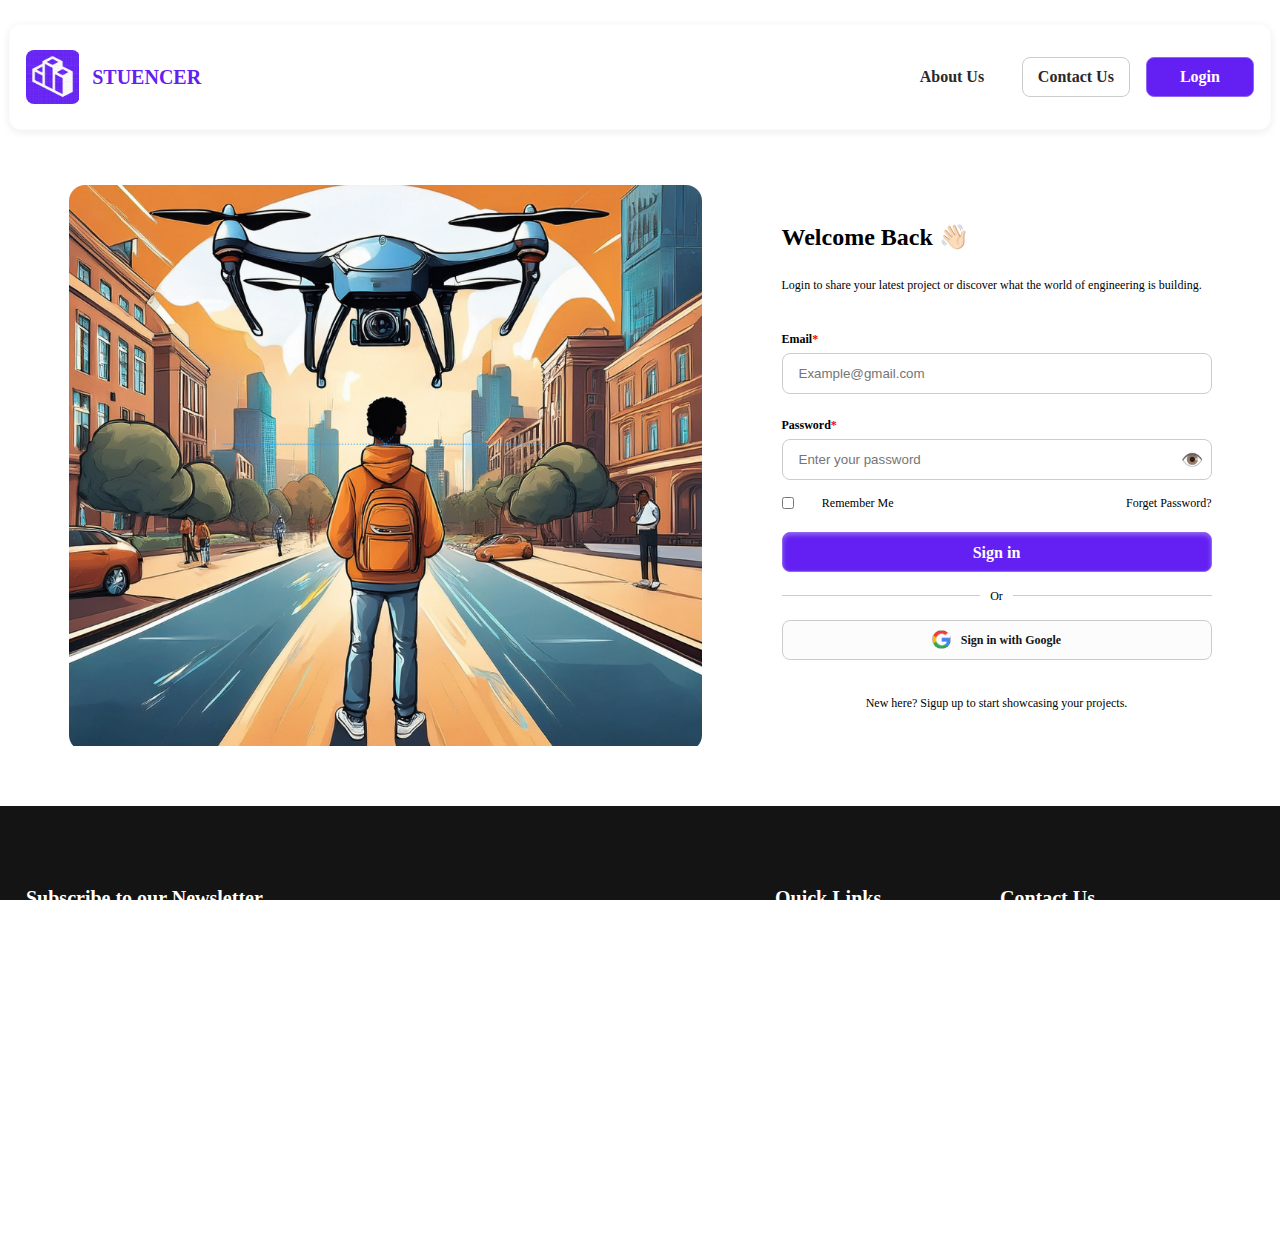
==== index.html @ 16d8606e "Add files via upload" ====
<!DOCTYPE html>
<html lang="en">
<head>
    <meta charset="UTF-8">
    <meta name="viewport" content="width=device-width, initial-scale=1.0">
    <title>Document</title>
    <link rel="stylesheet" href="style.css">
</head>
<body>
    <div class="main-container">
        <header>
            <div class="navbar">
                <div class="nav-logo">
                    <div class="logo-img"></div>
                    <div class="logo-text">STUENCER</div>
                </div>
                <div class="nav-buttons">
                    <button class="about-btn">About Us</button>
                    <button class="contact-btn">Contact Us</button>
                    <button class="login-btn">Login</button>
                </div>
            </div>
        </header>

        <div class="middle">
            <div class="img-container">
                <div class="image1"></div>
            </div>
            <div class="login-form-container">
                <div class="login-form">
                    <div class="intro">
                        <h3>Welcome Back 👋🏻</h3>
                        <p>Login to share your latest project or discover what the world of engineering is building.</p>
                    </div>
                    <div class="form">
                        <div class="main-form">

                            <div class="email-section">
                                <label>Email<span style="color: red;">*</span></label>
                                <input type="email" class="email" placeholder="Example@gmail.com" required/>
                            </div>
                            <div class="password-container">
                                <div class="password-section">
                                    <label>Password<span style="color: red;">*</span></label>
                                    <input type="password" class="password" placeholder="Enter your password" required/>
                                    <button type="button" class="toggle-button" onclick="togglePassword()">👁️</button>
                                </div>
                                <div class="pass-foot">
                                    <div class="profile-rem">
                                        <input type="checkbox"/>
                                        <h5>Remember Me</h5>
                                    </div>
                                    <div class="frgt-pass">Forget Password?</div>
                                </div>
                            </div>
                            <button class="signin-button">Sign in</button>
                        </div>
                        <div class="bottom-form">
                            <div class="divider">Or</div>
                            <button class="google-signin-button">
                                <img class="google-logo"></img>
                                Sign in with Google
                            </button>
                        </div>
                    </div>
                    <div class="foot">
                        <p>New here? Sigup up to start showcasing your projects.</p>
                    </div>
                </div>
            </div>
        </div>

        <footer>
            <div class="section1">
                <div class="newsletter-container">
                    <h3>Subscribe to our Newsletter</h3>
                    <input type="email" class="subscriber-email" placeholder="Example@gmail.com"/>
                    <button type="button" class="subscribe-button">Subscribe</button>
                </div>
                <div class="links-contacts-container">
                    <div class="quicklinks">
                        <h3>Quick Links</h3>
                        <ul type="none">
                            <li>About Us</li>
                            <li>Feed</li>
                            <li>For Companies</li>
                            <li>Quick Links</li>
                        </ul>
                    </div>
                    <div class="contactus">
                        <h3>Contact Us</h3>
                        <div class="contacts">
                            <h2>support@stuencer.com</h2>
                            <div class="social-handles-logo">
                                <div class="twit-logo"></div>
                                <div class="insta-logo"></div>
                                <div class="fb-logo"></div>
                            </div>
                        </div>
                    </div>
                </div>
            </div>
            <div class="section2">
                <hr>
                <div class="foot">
                    <div class="footer-logo">
                        <div class="logo-img"></div>
                        <div class="logo-text">STUENCER</div>
                    </div>
                    <div class="cpyright">
                        © 2025 Stuencer. All Rights Reserved.
                    </div>
                    <div class="footer-links">
                        <div class="terms">Terms of Service</div>
                        <div class="policy">Privacy Policy</div>
                    </div>
                </div>
            </div>
        </footer>
    </div>





    <script>
        function togglePassword() {
            const passwordInput = document.querySelector(".password");
            if (passwordInput.type === "password") {
                passwordInput.type = "text";
            } else {
                passwordInput.type = "password";
            }
        }
    </script>
</body>
</html>
---- style.css ----
*{
    margin: 0px;
    padding: 0px;
}

html, body {
    width: 100%;
    height: 100%;
    overflow-x: hidden;
}

.main-container header{
    display: flex;
    align-items: center;
    justify-content: center;
    padding-top: 24px;
    /* border: 2px solid black; */
}

.main-container header .navbar{
    display: flex;
    width: 1228px;
    min-width: 1000px;
    height: 72px;
    align-items: center;
    justify-content: space-between;
    border-radius: 12px;
    padding: 16px;
    border: 1px solid var(--Pure, #FCFCFC);
    box-shadow: 0px 2px 8px 0px #1A1B1E14;

}

.nav-logo{
    display: flex;
    align-items: center;
    gap: 12px;
}

.nav-logo .logo-img{
    background-image: url(./logo.png);
    background-repeat: no-repeat;
    background-size: contain;
    width: 39.99757385253906px;
    height: 39.99757385253906px;
    gap: 1.29px;
    border-radius: 8px;
    padding: 7.12px;
}

.nav-logo .logo-text{
    font-family: Clash Display Variable;
    font-weight: 600;
    font-size: 20px;
    line-height: 24px;
    letter-spacing: 0%;
    text-align: center;
    vertical-align: middle;
    color: var(--Primary, #6420F3);
}


.nav-buttons{
    display: flex;
    align-items: center;
    justify-content: center;
    width: 356px;
    height: 40px;
    gap: 16px;
    /* border: 2px solid pink; */
}

.nav-buttons button{
    font-family: Montserrat;
    font-weight: 600;
    font-size: 16px;
    line-height: 24px;
    text-align: center;
    width: 123px;
    height: 40px;
    min-width: 100px;
    border-radius: 8px;
    border-width: 1px;
}

.about-btn{
    color: var(--Grey-400, #292929);
    border: transparent;
    background: transparent;
}
.contact-btn{
    color: var(--Grey-400, #292929);
    border: 1px solid var(--Grey-100, #CCCCCC);
    background: transparent;

}

.login-btn{
    color: white;
    border: 1px solid var(--Secondary, #9066F0);
    background: #6420F3;
}

.middle{
    
    display: flex;
    justify-content: center;
    align-items: center;
    /* border: 1px solid red; */
}


.middle .img-container{
    display: flex;
    justify-content: center;
    align-items: center;
    width: 713px;
    height: 676px;
    /* border: 1px solid pink; */
}

.middle .img-container .image1{
    background-image: url(./image1.png);
    background-repeat: no-repeat;
    background-size: contain;
    width: 633px;
    height: 566px;
    border-radius: 16px;
}

.login-form-container{
    display: flex;
    align-items: center;
    justify-content: center;
    width: 510px;
    height: 676px;
    /* border: 1px solid black; */
}

.login-form{
    display: flex;
    flex-direction: column;
    justify-content: space-between;
    width: 430px;
    height: 485.14642333984375px;
    /* border: 1px solid orange; */
}

.login-form .intro{
    display: flex;
    flex-direction: column;
    justify-content: space-between;
    width: 430px;
    height: 68px;
}

.intro h3{
    font-family: Montserrat;
    font-weight: 700;
    font-size: 24px;
    line-height: 100%;
    vertical-align: middle;
}

.intro p{
    font-family: Montserrat;
    font-weight: 500;
    font-size: 12px;
    line-height: 16px;
    letter-spacing: -1%;
    vertical-align: middle;

}

.login-form .form{
    display: flex;
    flex-direction: column;
    justify-content: space-between;
    width: 430px;
    height: 331.96746826171875px;
}

.form .main-form{
    display: flex;
    flex-direction: column;
    width: 430px;
    height: 243.67271423339844px;
    justify-content: space-between;
}

.form .email-section{
    display: flex;
    flex-direction: column;
    justify-content: space-around;
    width: 430px;
    height: 69.43157958984375px;
}


.form label{
    font-family: Montserrat;
    font-weight: 600;
    font-size: 12px;
    line-height: 16px;
    vertical-align: middle;
}

.form input{
    border-radius: 8px;
    border: 1px solid var(--Grey-100, #CCCCCC);
    padding-top: 12px;
    padding-right: 16px;
    padding-bottom: 12px;
    padding-left: 16px;
}

.toggle-button {
    position: absolute;
    right: -30px;
    top: 66%;
    transform: translateY(-50%);
    background: none;
    border: none;
    cursor: pointer;
    font-size: 18px;
}

.form  .password-container{
    display: flex;
    flex-direction: column;
    justify-content: space-between;
    width: 430px;
    height: 101.65165710449219px;

}

.form .password-section{
    height: 69.43157958984375px;
    width: 430px;
    display: flex;
    flex-direction: column;
    justify-content: space-around;
    position: relative;
}   

.form .pass-foot{
    display: flex;
    width: 430px;
    height: 20.22007942199707px;
    justify-content: space-between;
}

.profile-rem{
    display: flex;
    justify-content: space-between;
    align-items: center;
    width: 112px;
    height: 16px;
}

.profile-rem input{
    width: 12px;
    height: 12px;
}

.profile-rem h5{
    font-family: Montserrat;
    font-weight: 500;
    font-size: 12px;
    line-height: 16px;
    letter-spacing: -1%;

}

.frgt-pass{
    font-family: Montserrat;
    font-weight: 500;
    font-size: 12px;
    line-height: 16px;
    letter-spacing: -1%;
    text-align: center;
    vertical-align: middle;
}

.form button{  
    height: 40px;
    min-width: 100px;
    padding-top: 8px;
    padding-right: 16px;
    padding-bottom: 8px;
    padding-left: 16px;
    border-radius: 8px;
}

.signin-button{
    background: var(--Primary, #6420F3);
    border: 1px solid var(--Secondary, #9066F0);
    box-shadow: 0px 2px 4px 0px #9066F0 inset;
    color: var(--Pure, #FCFCFC);
    font-family: Montserrat;
    font-weight: 600;
    font-size: 16px;
    line-height: 24px;
    letter-spacing: 0%;
    text-align: center;
    vertical-align: middle;
}

.form .bottom-form{
    width: 430px;
    height: 72.29473876953125px;
    display: flex;
    flex-direction: column;
    justify-content: space-between;
}

.divider {
    display: flex;
    width: 430px;
    height: 16px;
    justify-content: space-between;
    align-items: center;
    font-family: Montserrat;
    font-weight: 500;
    font-size: 12px;
    line-height: 16px;
    letter-spacing: -1%;
    vertical-align: middle;

}
.divider::before, .divider::after {
    content: "";
    flex: 1;
    width: 196.6368408203125px;
    border-bottom: 0.68px solid #ccc;
}
.divider::before{
    margin-right: 10px;
}
.divider::after{
    margin-left: 10px;
}

.or-line .hr1{
    width: 196.6368408203125px;
    border: 0.1px solid var(--Grey-100, #CCCCCC);
}

.google-signin-button{
    display: flex;
    align-items: center;
    justify-content: center;
    gap: 10px;
    border: 1px solid var(--Grey-100, #CCCCCC);
    background: var(--Pure, #FCFCFC);
    font-family: Montserrat;
    font-weight: 600;
    font-size: 12px;
    line-height: 16px;
    letter-spacing: 0%;
    text-align: center;
    vertical-align: middle;
    color: var(--Pure-last, #141414);
}
.google-logo{
    width: 19.010526657104492px;
    height: 19.010526657104492px;
    border-radius: 50%;
    background-image: url(./google_logo.png);
    background-repeat: no-repeat;
    background-size: contain;
}



.login-form-container .foot p{
    font-family: Montserrat;
    font-weight: 500;
    font-size: 12px;
    line-height: 16px;
    letter-spacing: -1%;
    text-align: center;
    vertical-align: middle;

}


footer{
    height: 310px;
    display: flex;
    flex-direction: column;
    align-items: center;
    justify-content: space-between;
    padding-top: 80px;
    padding-right: 148px;
    padding-bottom: 48px;
    padding-left: 148px;
    background: var(--Pure-last, #141414);
    /* border: 1px solid red; */
    color: white;
}

footer .section1{
    display: flex;
    justify-content: space-between;
    width: 1228px;
    height: 176.69284057617188px;
    /* border: 1px solid red; */

}

.section1 .newsletter-container{
    display: flex;
    flex-direction: column;
    justify-content: space-between;
    width: 430px;
    height: 92px;
    /* border: 1px solid red; */
    position: relative;
}

.newsletter-container h3{
    font-family: Montserrat;
    font-weight: 600;
    font-size: 20px;
    line-height: 24px;
    letter-spacing: 0%;
}

.newsletter-container input{
    height: 40px;
    padding-top: 4px;
    padding-right: 4px;
    padding-bottom: 4px;
    padding-left: 16px;
    border-radius: 12px;
    border-width: 1px;
}

.newsletter-container .subscribe-button {
    position: absolute;
    right: 5px;
    top: 73%;
    transform: translateY(-50%);
    background: none;
    border: none;
    cursor: pointer;
    font-size: 18px;
    width: 114px;
    height: 40px;
    min-width: 100px;
    padding-top: 8px;
    padding-right: 16px;
    padding-bottom: 8px;
    padding-left: 16px;
    border-radius: 8px;
    background: var(--Primary, #6420F3);
    border: 1px solid var(--Secondary, #9066F0);
    color: white;
}

.links-contacts-container{
    display: flex;
    justify-content: space-between;
    width: 479px;
    height: 176.69284057617188px;
    /* border: 1px solid red; */
}

.quicklinks{
    display: flex;
    flex-direction: column;
    justify-content: space-between;
    width: 125px;
    height: 176.69284057617188px;
    /* border: 1px solid white; */
}

.quicklinks h3{
    font-family: Montserrat;
    font-weight: 600;
    font-size: 20px;
    line-height: 24px;
    letter-spacing: 0%;
}
.quicklinks ul{
    display: flex;
    flex-direction: column;
    justify-content: space-between;
    width: 125px;
    height: 136.69284057617188px;

}

.quicklinks ul li{
    font-family: Montserrat;
    font-weight: 600;
    font-size: 16px;
    line-height: 24px;
    letter-spacing: 0%;
    vertical-align: middle;
}


.contactus{
    display: flex;
    flex-direction: column;
    justify-content: space-between;
    width: 254px;
    height: 126px;
    /* border: 1px solid red; */
}

.contactus h3{
    font-family: Montserrat;
    font-weight: 600;
    font-size: 20px;
    line-height: 24px;
    letter-spacing: 0%;
}

.contactus .contacts{
    display: flex;
    flex-direction: column;
    justify-content: space-between;
    width: 254px;
    height: 86px;
}

.contacts h2{
    font-family: Montserrat;
    font-weight: 600;
    font-size: 20px;
    line-height: 24px;
    letter-spacing: 0%;
}

.social-handles-logo{
    width: 156px;
    height: 38px;
    display: flex;
    justify-content: space-between;
}

footer .twit-logo{
    width: 32.1339111328125px;
    height: 29.122501373291016px;
    border: 1px solid white;
}
footer .insta-logo{
    width: 32.1339111328125px;
    height: 29.122501373291016px;
    border: 1px solid white;
}
footer .fb-logo{
    width: 32.1339111328125px;
    height: 29.122501373291016px;
    border: 1px solid white;
}


footer .section2{
    width: 1228px;
    height: 63.99757385253906px;
}

.section2 .foot{
    width: 1228px;
    height: 63.99757385253906px;
    display: flex;
    justify-content: space-between;
    align-items: center;
    /* border: 1px solid red; */

}

.footer-logo{
    display: flex;
    align-items: center;
    justify-content: space-between;
    width: 162.99757385253906px;
    height: 39.99757385253906px;

}

.footer-logo .logo-img{
    background-image: url(./foot_logo.png);
    background-repeat: no-repeat;
    background-size: contain;
    width: 39.99757385253906px;
    height: 39.99757385253906px;
    border-radius: 8px;
}

.footer-logo .logo-text{
    font-family: Clash Display Variable;
    font-weight: 600;
    font-size: 20px;
    line-height: 24px;
    letter-spacing: 0%;
    text-align: center;
    vertical-align: middle;

}

.cypright{
    font-family: Montserrat;
    font-weight: 500;
    font-size: 16px;
    line-height: 24px;
    letter-spacing: 0%;
    text-align: center;
    vertical-align: middle;
}

.footer-links{
    display: flex;
    justify-content: space-between;
    width: 273px;
    height: 28.27102279663086px;
    font-family: Montserrat;
    font-weight: 500;
    font-size: 16px;
    line-height: 24px;
    letter-spacing: 0%;
    text-align: center;
    vertical-align: middle;

}
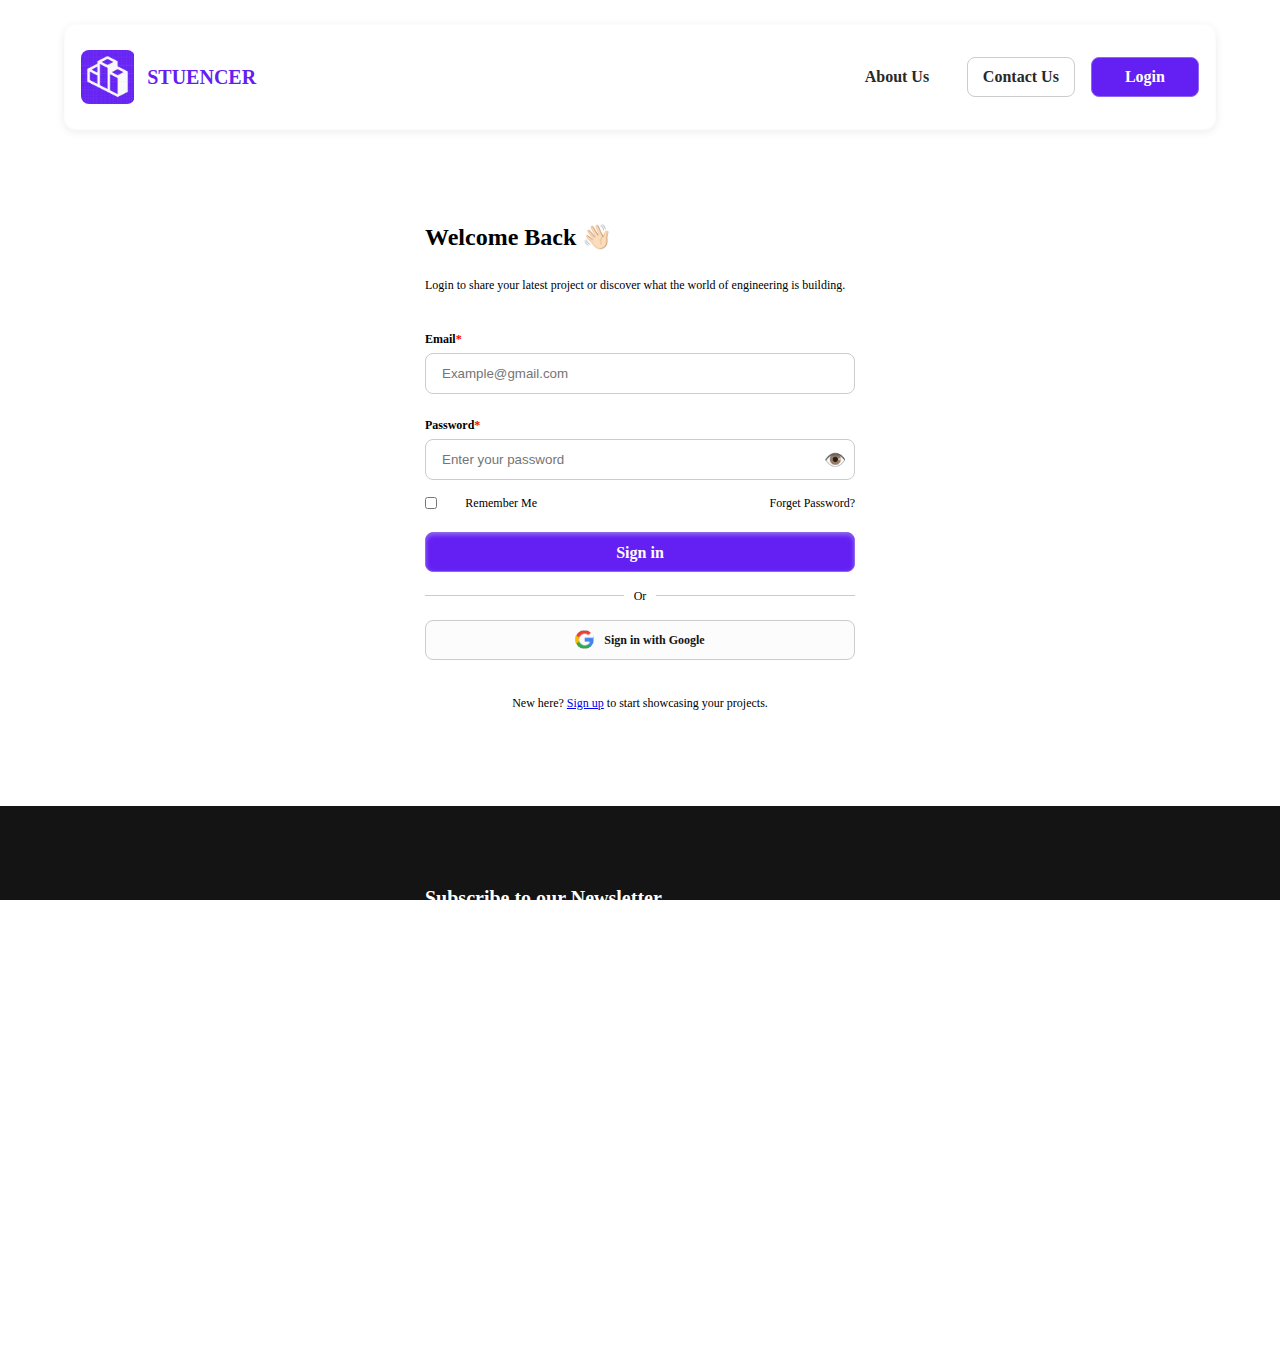
==== commit f5f0d0e7: "Add files via upload" ====
--- a/index.html
+++ b/index.html
@@ -27,6 +27,11 @@
                 <div class="image1"></div>
             </div>
             <div class="login-form-container">
+
+
+
+
+
                 <div class="login-form">
                     <div class="intro">
                         <h3>Welcome Back 👋🏻</h3>
@@ -64,9 +69,13 @@
                         </div>
                     </div>
                     <div class="foot">
-                        <p>New here? Sigup up to start showcasing your projects.</p>
+                        <p>New here? <a href="./register.html">Sign up</a> to start showcasing your projects.</p>
                     </div>
                 </div>
+
+
+
+                
             </div>
         </div>
 
--- a/style.css
+++ b/style.css
@@ -9,18 +9,27 @@
     overflow-x: hidden;
 }
 
+.main-container{
+    display: flex;
+    flex-direction: column;
+    align-items: center;
+    width: 100%;
+}
+
 .main-container header{
     display: flex;
     align-items: center;
     justify-content: center;
     padding-top: 24px;
+    width: 90%;
+    max-width: 1228px;
     /* border: 2px solid black; */
 }
 
 .main-container header .navbar{
     display: flex;
-    width: 1228px;
-    min-width: 1000px;
+    width: 100%;
+    max-width: 1228px;
     height: 72px;
     align-items: center;
     justify-content: space-between;
@@ -101,8 +110,10 @@
     background: #6420F3;
 }
 
+
+
 .middle{
-    
+    width: 90%;
     display: flex;
     justify-content: center;
     align-items: center;
@@ -114,7 +125,8 @@
     display: flex;
     justify-content: center;
     align-items: center;
-    width: 713px;
+    width: 45%;
+    max-width: 713px;
     height: 676px;
     /* border: 1px solid pink; */
 }
@@ -122,11 +134,21 @@
 .middle .img-container .image1{
     background-image: url(./image1.png);
     background-repeat: no-repeat;
-    background-size: contain;
-    width: 633px;
+    background-size: cover;
+    width: 100%;
+    max-width: 633px;
     height: 566px;
+    max-height: 566px;
     border-radius: 16px;
 }
+
+
+
+
+
+
+
+
 
 .login-form-container{
     display: flex;
@@ -385,6 +407,14 @@
 }
 
 
+
+
+
+
+
+
+
+
 footer{
     height: 310px;
     display: flex;
@@ -398,12 +428,14 @@
     background: var(--Pure-last, #141414);
     /* border: 1px solid red; */
     color: white;
+    width: 100%;
 }
 
 footer .section1{
     display: flex;
     justify-content: space-between;
-    width: 1228px;
+    width: 70%;
+    max-width: 1228px;
     height: 176.69284057617188px;
     /* border: 1px solid red; */
 
@@ -560,16 +592,18 @@
 
 
 footer .section2{
-    width: 1228px;
     height: 63.99757385253906px;
+    width: 70%;
+    max-width: 1228px;
 }
 
 .section2 .foot{
-    width: 1228px;
+    width: 100%;
     height: 63.99757385253906px;
     display: flex;
     justify-content: space-between;
     align-items: center;
+    flex-wrap: wrap;
     /* border: 1px solid red; */
 
 }
@@ -626,4 +660,25 @@
     text-align: center;
     vertical-align: middle;
 
+}
+
+
+
+
+
+
+@media (max-width: 1320px){
+    .middle .img-container{
+        display: none;
+    }
+    footer{
+        height: fit-content;
+        gap: 30px;
+    }
+    footer .section1{
+        flex-wrap: wrap;
+        justify-content: center;
+        height: fit-content;
+        gap: 70px;
+    }
 }